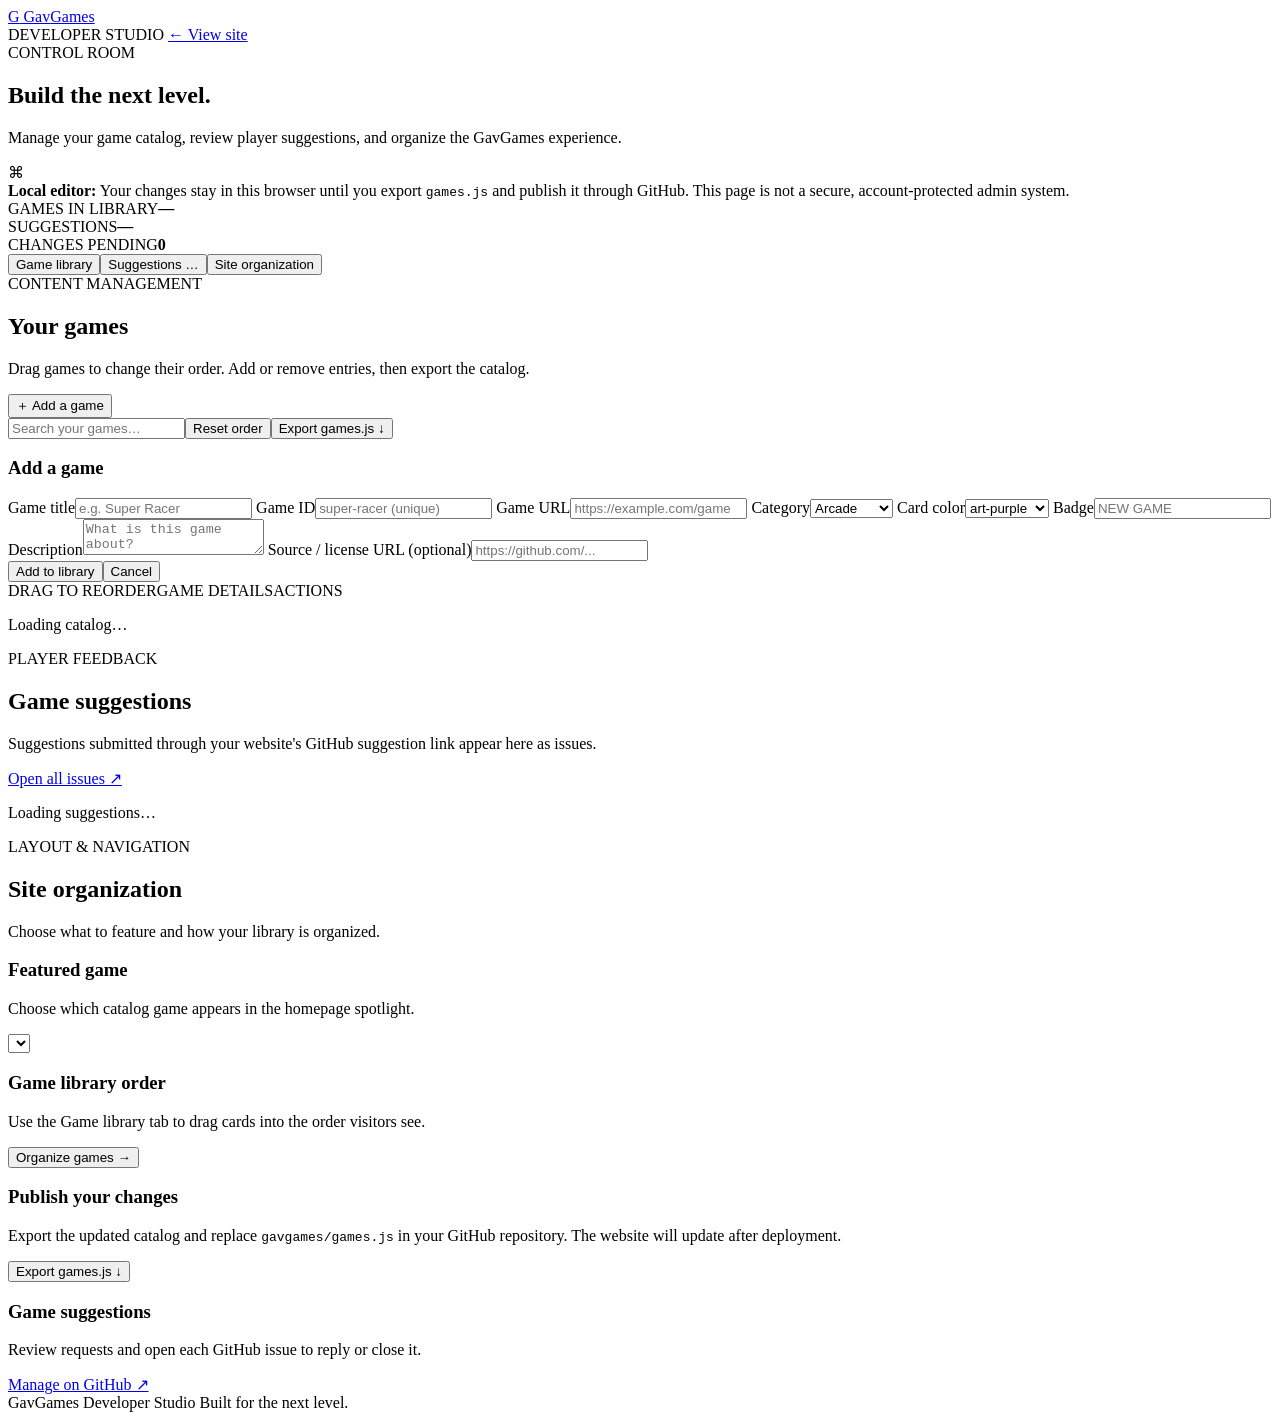
==== gavgames/developer.html @ 7d99dcf9 "Add GavGames Developer Studio" ====
<!DOCTYPE html>
<html lang="en">
<head>
<meta charset="UTF-8"><meta name="viewport" content="width=device-width,initial-scale=1">
<meta name="theme-color" content="#101020"><title>Developer Studio — GavGames</title>
<link rel="stylesheet" href="developer.css">
</head>
<body>
<div class="shell">
<header class="top"><a class="brand" href="index.html"><span class="mark">G</span> Gav<span>Games</span></a><div class="top-right"><span class="status-dot"></span> DEVELOPER STUDIO <a href="index.html">← View site</a></div></header>
<main>
<section class="welcome"><div><div class="eyebrow">CONTROL ROOM</div><h1>Build the next level.</h1><p>Manage your game catalog, review player suggestions, and organize the GavGames experience.</p></div><div class="welcome-icon">⌘</div></section>
<div class="notice"><strong>Local editor:</strong> Your changes stay in this browser until you export <code>games.js</code> and publish it through GitHub. This page is not a secure, account-protected admin system.</div>
<section class="stats" id="stats"><article><span>GAMES IN LIBRARY</span><strong id="gameCount">—</strong></article><article><span>SUGGESTIONS</span><strong id="suggestionCount">—</strong></article><article><span>CHANGES PENDING</span><strong id="changeCount">0</strong></article></section>
<nav class="tabs"><button class="tab active" data-tab="library">Game library</button><button class="tab" data-tab="suggestions">Suggestions <span id="suggestionBadge">…</span></button><button class="tab" data-tab="site">Site organization</button></nav>
<section class="panel" id="libraryPanel">
<div class="panel-head"><div><div class="eyebrow">CONTENT MANAGEMENT</div><h2>Your games</h2><p>Drag games to change their order. Add or remove entries, then export the catalog.</p></div><button class="btn primary" id="addToggle">＋ Add a game</button></div>
<div class="toolbar"><input id="gameSearch" placeholder="Search your games…" type="search"><button class="btn" id="resetOrder">Reset order</button><button class="btn primary" id="exportGames">Export games.js ↓</button></div>
<form id="addForm" class="add-form hidden">
<h3>Add a game</h3><div class="form-grid">
<label>Game title<input name="title" required placeholder="e.g. Super Racer"></label>
<label>Game ID<input name="id" required placeholder="super-racer (unique)"></label>
<label>Game URL<input name="url" type="url" required placeholder="https://example.com/game"></label>
<label>Category<select name="category"><option>Arcade</option><option>Sports</option><option>Puzzle</option><option>Shooter</option><option>Racing</option><option>Board</option><option>3D</option><option>Adventure</option></select></label>
<label>Card color<select name="art"><option>art-purple</option><option>art-orange</option><option>art-blue</option><option>art-pink</option><option>art-green</option><option>art-yellow</option><option>art-red</option><option>art-cyan</option></select></label>
<label>Badge<input name="badge" placeholder="NEW GAME"></label>
<label class="wide">Description<textarea name="description" required rows="2" placeholder="What is this game about?"></textarea></label>
<label class="wide">Source / license URL (optional)<input name="sourceUrl" type="url" placeholder="https://github.com/..."></label>
</div><div class="form-actions"><button class="btn primary" type="submit">Add to library</button><button class="btn" type="button" id="cancelAdd">Cancel</button></div></form>
<div class="game-list-head"><span>DRAG TO REORDER</span><span>GAME DETAILS</span><span>ACTIONS</span></div><div id="gameList" class="game-list"><p class="loading">Loading catalog…</p></div>
</section>
<section class="panel hidden" id="suggestionsPanel"><div class="panel-head"><div><div class="eyebrow">PLAYER FEEDBACK</div><h2>Game suggestions</h2><p>Suggestions submitted through your website's GitHub suggestion link appear here as issues.</p></div><a class="btn primary" href="https://github.com/gavcancode/gavgames/issues" target="_blank" rel="noopener">Open all issues ↗</a></div><div id="suggestionsList" class="suggestions"><p class="loading">Loading suggestions…</p></div></section>
<section class="panel hidden" id="sitePanel"><div class="panel-head"><div><div class="eyebrow">LAYOUT & NAVIGATION</div><h2>Site organization</h2><p>Choose what to feature and how your library is organized.</p></div></div>
<div class="settings-grid"><article class="setting"><div><h3>Featured game</h3><p>Choose which catalog game appears in the homepage spotlight.</p></div><select id="featuredSelect"></select></article><article class="setting"><div><h3>Game library order</h3><p>Use the Game library tab to drag cards into the order visitors see.</p></div><button class="btn" id="goLibrary">Organize games →</button></article><article class="setting"><div><h3>Publish your changes</h3><p>Export the updated catalog and replace <code>gavgames/games.js</code> in your GitHub repository. The website will update after deployment.</p></div><button class="btn primary" id="exportFromSite">Export games.js ↓</button></article><article class="setting"><div><h3>Game suggestions</h3><p>Review requests and open each GitHub issue to reply or close it.</p></div><a class="btn" href="https://github.com/gavcancode/gavgames/issues" target="_blank" rel="noopener">Manage on GitHub ↗</a></article></div>
</section>
</main><footer>GavGames Developer Studio <span>Built for the next level.</span></footer>
</div>
<script src="games.js"></script><script src="developer.js"></script>
</body></html>
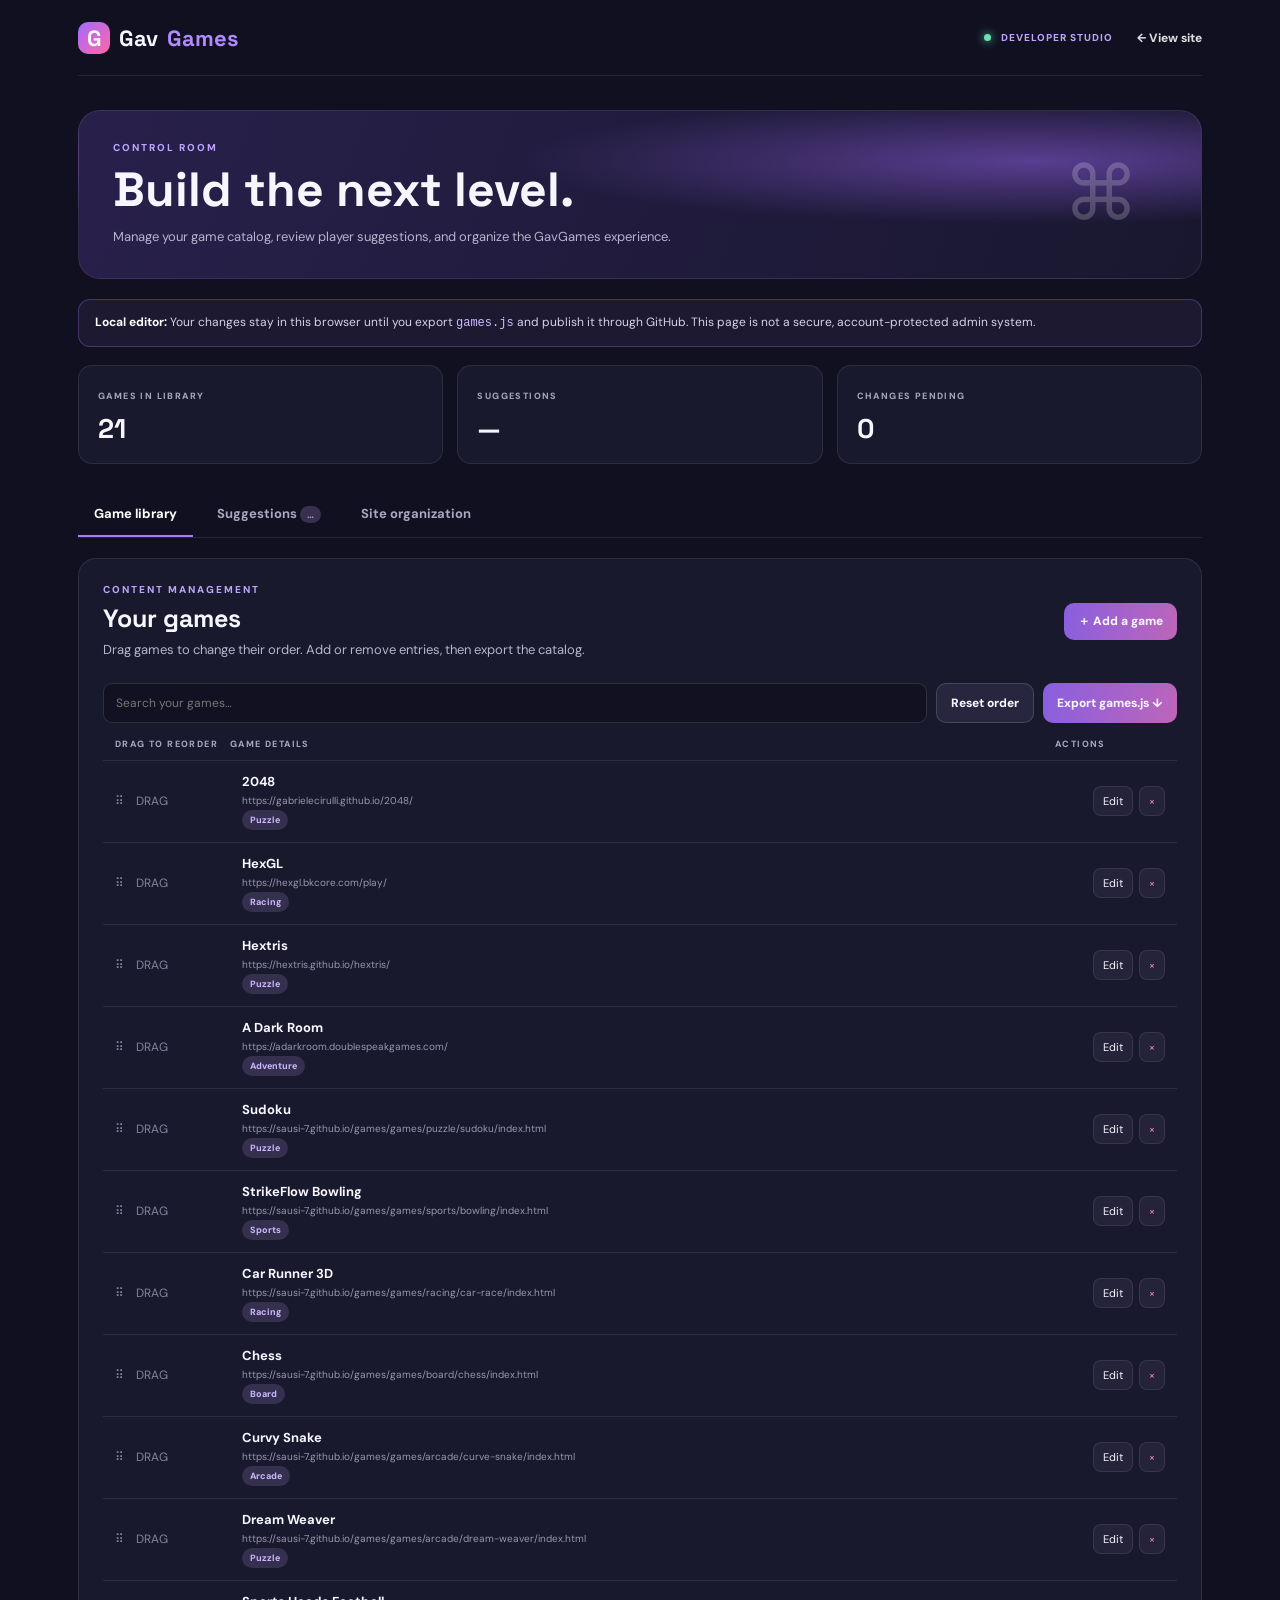
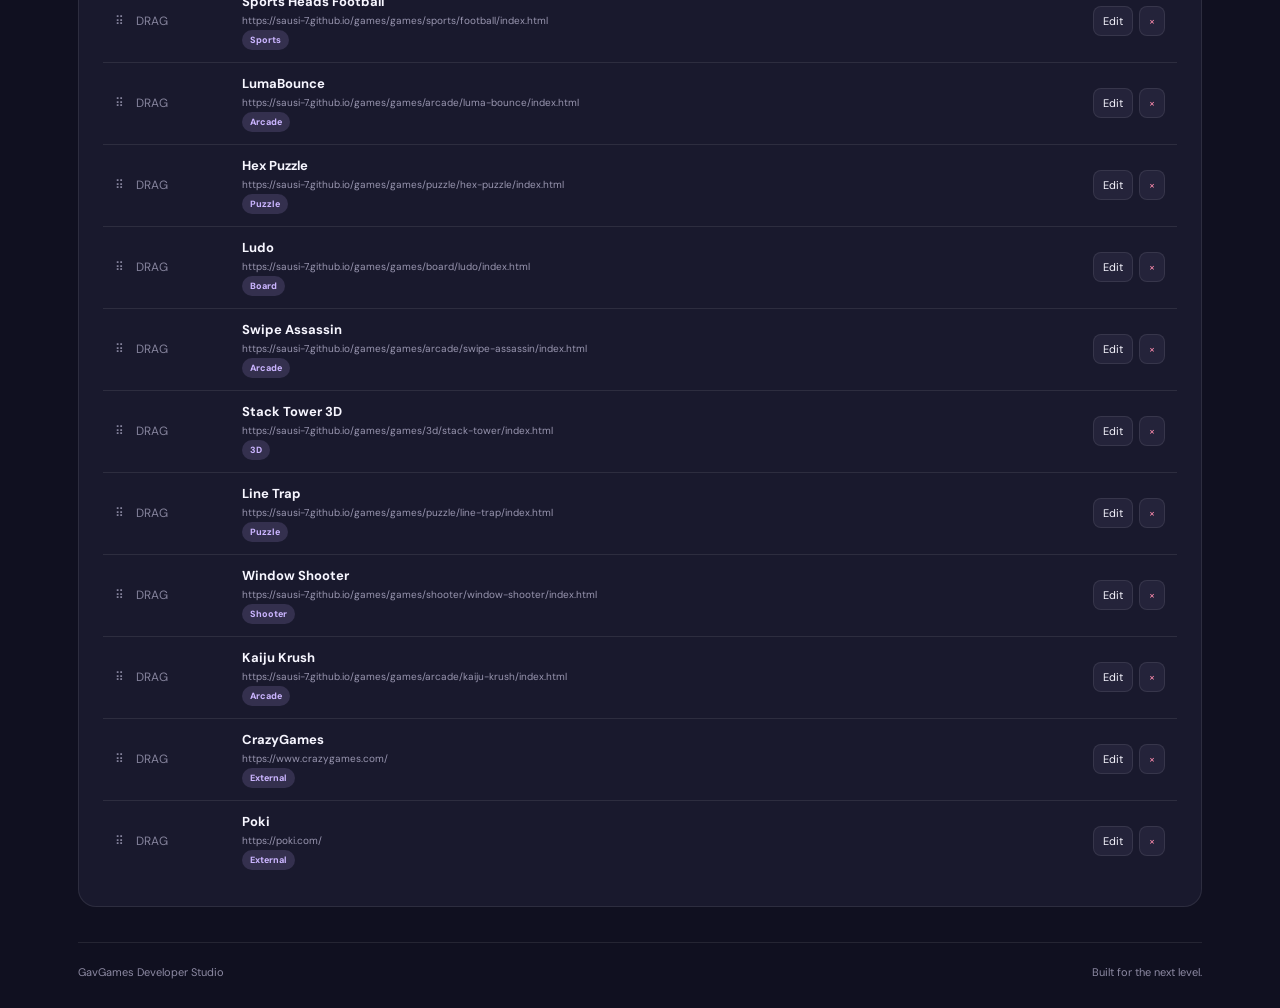
==== commit a4ed45ee: "Update Developer Studio suggestions inbox" ====
--- a/gavgames/developer.html
+++ b/gavgames/developer.html
@@ -29,9 +29,9 @@
 </div><div class="form-actions"><button class="btn primary" type="submit">Add to library</button><button class="btn" type="button" id="cancelAdd">Cancel</button></div></form>
 <div class="game-list-head"><span>DRAG TO REORDER</span><span>GAME DETAILS</span><span>ACTIONS</span></div><div id="gameList" class="game-list"><p class="loading">Loading catalog…</p></div>
 </section>
-<section class="panel hidden" id="suggestionsPanel"><div class="panel-head"><div><div class="eyebrow">PLAYER FEEDBACK</div><h2>Game suggestions</h2><p>Suggestions submitted through your website's GitHub suggestion link appear here as issues.</p></div><a class="btn primary" href="https://github.com/gavcancode/gavgames/issues" target="_blank" rel="noopener">Open all issues ↗</a></div><div id="suggestionsList" class="suggestions"><p class="loading">Loading suggestions…</p></div></section>
+<section class="panel hidden" id="suggestionsPanel"><div class="panel-head"><div><div class="eyebrow">PLAYER FEEDBACK</div><h2>Game suggestions</h2><p>Review game ideas submitted directly through the GavGames website.</p></div><button class="btn primary" type="button" onclick="location.reload()">Refresh inbox ↻</button></div><div id="suggestionsList" class="suggestions"><p class="loading">Loading suggestions…</p></div></section>
 <section class="panel hidden" id="sitePanel"><div class="panel-head"><div><div class="eyebrow">LAYOUT & NAVIGATION</div><h2>Site organization</h2><p>Choose what to feature and how your library is organized.</p></div></div>
-<div class="settings-grid"><article class="setting"><div><h3>Featured game</h3><p>Choose which catalog game appears in the homepage spotlight.</p></div><select id="featuredSelect"></select></article><article class="setting"><div><h3>Game library order</h3><p>Use the Game library tab to drag cards into the order visitors see.</p></div><button class="btn" id="goLibrary">Organize games →</button></article><article class="setting"><div><h3>Publish your changes</h3><p>Export the updated catalog and replace <code>gavgames/games.js</code> in your GitHub repository. The website will update after deployment.</p></div><button class="btn primary" id="exportFromSite">Export games.js ↓</button></article><article class="setting"><div><h3>Game suggestions</h3><p>Review requests and open each GitHub issue to reply or close it.</p></div><a class="btn" href="https://github.com/gavcancode/gavgames/issues" target="_blank" rel="noopener">Manage on GitHub ↗</a></article></div>
+<div class="settings-grid"><article class="setting"><div><h3>Featured game</h3><p>Choose which catalog game appears in the homepage spotlight.</p></div><select id="featuredSelect"></select></article><article class="setting"><div><h3>Game library order</h3><p>Use the Game library tab to drag cards into the order visitors see.</p></div><button class="btn" id="goLibrary">Organize games →</button></article><article class="setting"><div><h3>Publish your changes</h3><p>Export the updated catalog and replace <code>gavgames/games.js</code> in your GitHub repository. The website will update after deployment.</p></div><button class="btn primary" id="exportFromSite">Export games.js ↓</button></article><article class="setting"><div><h3>Game suggestions</h3><p>Player suggestions are submitted on GavGames and stored in the site database. Use the Suggestions tab to review them.</p></div><a class="btn" href="#suggestionsPanel">Open inbox →</a></article></div>
 </section>
 </main><footer>GavGames Developer Studio <span>Built for the next level.</span></footer>
 </div>
--- a/gavgames/developer.css
+++ b/gavgames/developer.css
@@ -0,0 +1,2 @@
+@import url('https://fonts.googleapis.com/css2?family=DM+Sans:wght@400;500;600;700;800&family=Space+Grotesk:wght@500;600;700&display=swap');
+:root{--bg:#101020;--panel:#19192d;--panel2:#22223a;--text:#f7f6ff;--muted:#a6a5bd;--purple:#9b6cff;--line:#ffffff16}*{box-sizing:border-box}body{margin:0;background:var(--bg);color:var(--text);font-family:'DM Sans',sans-serif}button,input,select,textarea{font:inherit;color:inherit}button,a{cursor:pointer}a{color:inherit;text-decoration:none}.shell{max-width:1180px;margin:auto;padding:0 28px}.top{height:76px;border-bottom:1px solid var(--line);display:flex;align-items:center;justify-content:space-between}.brand{font:700 22px 'Space Grotesk';display:flex;align-items:center;gap:9px}.brand span:last-child{color:#b28aff}.mark{display:grid;place-items:center;background:linear-gradient(135deg,#a36bff,#ff66a5);border-radius:10px;width:32px;height:32px}.top-right{display:flex;align-items:center;gap:10px;color:#bca4ff;font-size:10px;font-weight:800;letter-spacing:1px}.top-right a{color:#ddd;font-size:12px;letter-spacing:0;margin-left:14px}.status-dot{width:7px;height:7px;border-radius:50%;background:#68e4b4;box-shadow:0 0 10px #68e4b4}.welcome{margin:34px 0 20px;padding:30px 34px;border:1px solid var(--line);border-radius:22px;background:radial-gradient(ellipse at 85% 30%,#593e91,transparent 38%),linear-gradient(110deg,#28204b,#19172f);display:flex;justify-content:space-between;align-items:center}.eyebrow{font-size:10px;letter-spacing:2px;font-weight:800;color:#bca4ff}.welcome h1{font:700 clamp(32px,5vw,48px)/1.1 'Space Grotesk';margin:10px 0}.welcome p,.panel-head p,.setting p{color:#b7b4cc;font-size:13px;line-height:1.6;margin:0}.welcome-icon{font-size:76px;color:#ffffff33;padding:0 28px}.notice{border:1px solid #8062c766;background:#33294b66;padding:13px 16px;border-radius:12px;color:#d8d0ed;font-size:12px;line-height:1.6}.notice strong{color:#fff}.stats{display:grid;grid-template-columns:repeat(3,1fr);gap:14px;margin:18px 0 28px}.stats article{background:var(--panel);border:1px solid var(--line);border-radius:14px;padding:17px 19px}.stats span,.game-list-head{font-size:9px;letter-spacing:1.4px;color:#a6a5bd;font-weight:800}.stats strong{display:block;font:700 27px 'Space Grotesk';margin-top:7px}.tabs{display:flex;gap:8px;border-bottom:1px solid var(--line);margin-bottom:20px}.tab{border:0;background:none;padding:13px 16px;color:#aaa8c0;font-weight:700;font-size:13px;border-bottom:2px solid transparent}.tab.active{color:#fff;border-color:#a77aff}.tab span{background:#38304e;padding:2px 7px;border-radius:20px;font-size:10px}.panel{background:var(--panel);border:1px solid var(--line);border-radius:18px;padding:24px;margin-bottom:35px}.panel-head{display:flex;justify-content:space-between;align-items:center;gap:20px}.panel-head h2{font:700 25px 'Space Grotesk';margin:6px 0}.btn{display:inline-flex;align-items:center;justify-content:center;border:1px solid #ffffff25;background:#28263e;padding:10px 14px;border-radius:10px;font-size:12px;font-weight:800;white-space:nowrap}.btn:hover{border-color:#b18aff}.btn.primary{background:linear-gradient(100deg,#895fe0,#bd65b9);border:0}.toolbar{display:flex;gap:9px;margin:22px 0 15px}.toolbar input{flex:1;min-width:120px}.toolbar input,.form-grid input,.form-grid select,.form-grid textarea,.setting select{background:#111121;border:1px solid #ffffff20;border-radius:9px;padding:11px 12px;outline:none;width:100%;font-size:12px}.add-form{padding:18px;margin:14px 0;background:#121222;border:1px solid var(--line);border-radius:14px}.add-form h3{margin:0 0 15px}.form-grid{display:grid;grid-template-columns:repeat(2,minmax(0,1fr));gap:13px}.form-grid label{display:flex;flex-direction:column;gap:6px;font-size:11px;color:#c5c1d8;font-weight:700}.form-grid .wide{grid-column:1/-1}.form-grid textarea{resize:vertical}.form-actions{display:flex;gap:9px;margin-top:15px}.game-list-head{display:grid;grid-template-columns:115px 1fr 110px;padding:0 12px 10px}.game-row{display:grid;grid-template-columns:115px 1fr 110px;align-items:center;gap:12px;padding:12px;border-top:1px solid var(--line);min-width:0}.game-row.dragging{opacity:.4}.game-row.over{border-top:2px solid #b18aff}.drag-handle{color:#85839c;font-size:12px;cursor:grab}.game-info{min-width:0}.game-info strong{display:block;font-size:13px}.game-info small{display:block;color:#9996b0;font-size:10px;white-space:nowrap;overflow:hidden;text-overflow:ellipsis;margin-top:4px}.tag{display:inline-block;background:#34304e;color:#cbb5ff;border-radius:20px;padding:4px 8px;font-size:9px;font-weight:800}.actions{display:flex;justify-content:flex-end;gap:6px}.icon-btn{border:1px solid var(--line);background:#24233a;border-radius:8px;padding:7px 9px;font-size:11px}.icon-btn.remove{color:#ff8cae}.suggestion{padding:16px 0;border-top:1px solid var(--line);display:flex;justify-content:space-between;align-items:flex-start;gap:15px}.suggestion h3{font-size:14px;margin:0 0 6px}.suggestion p{color:#aaa7c0;font-size:11px;line-height:1.5;margin:0}.suggestion small{display:block;color:#89869f;margin-top:7px;font-size:10px}.settings-grid{display:grid;grid-template-columns:repeat(2,1fr);gap:12px;margin-top:20px}.setting{background:#121222;border:1px solid var(--line);border-radius:13px;padding:17px;display:flex;flex-direction:column;justify-content:space-between;gap:17px;min-height:145px}.setting h3{font-size:14px;margin:0 0 6px}.setting select{max-width:300px}.setting .btn{align-self:flex-start}.loading{color:#aaa;font-size:12px;padding:20px 0}.hidden{display:none!important}footer{border-top:1px solid var(--line);padding:22px 0 30px;color:#8d8aa3;font-size:11px;display:flex;justify-content:space-between}code{color:#d2baff}@media(max-width:650px){.shell{padding:0 15px}.top{height:65px}.top-right{font-size:8px}.top-right a{font-size:11px;margin-left:3px}.welcome{padding:23px 20px}.welcome-icon{font-size:48px;padding:0}.welcome p{font-size:11px}.stats{gap:7px}.stats article{padding:12px 10px}.stats span{font-size:8px}.stats strong{font-size:22px}.panel{padding:16px 12px}.panel-head{align-items:flex-start;flex-direction:column}.panel-head h2{font-size:22px}.toolbar{flex-wrap:wrap}.toolbar input{flex-basis:100%}.game-list-head,.game-row{grid-template-columns:68px 1fr 82px;gap:7px}.game-list-head{font-size:8px}.game-row{padding:11px 4px}.actions{gap:3px}.icon-btn{padding:6px}.form-grid,.settings-grid{grid-template-columns:1fr}.form-grid .wide{grid-column:auto}.suggestion{flex-direction:column}.tab{padding:12px 9px;font-size:11px}}
